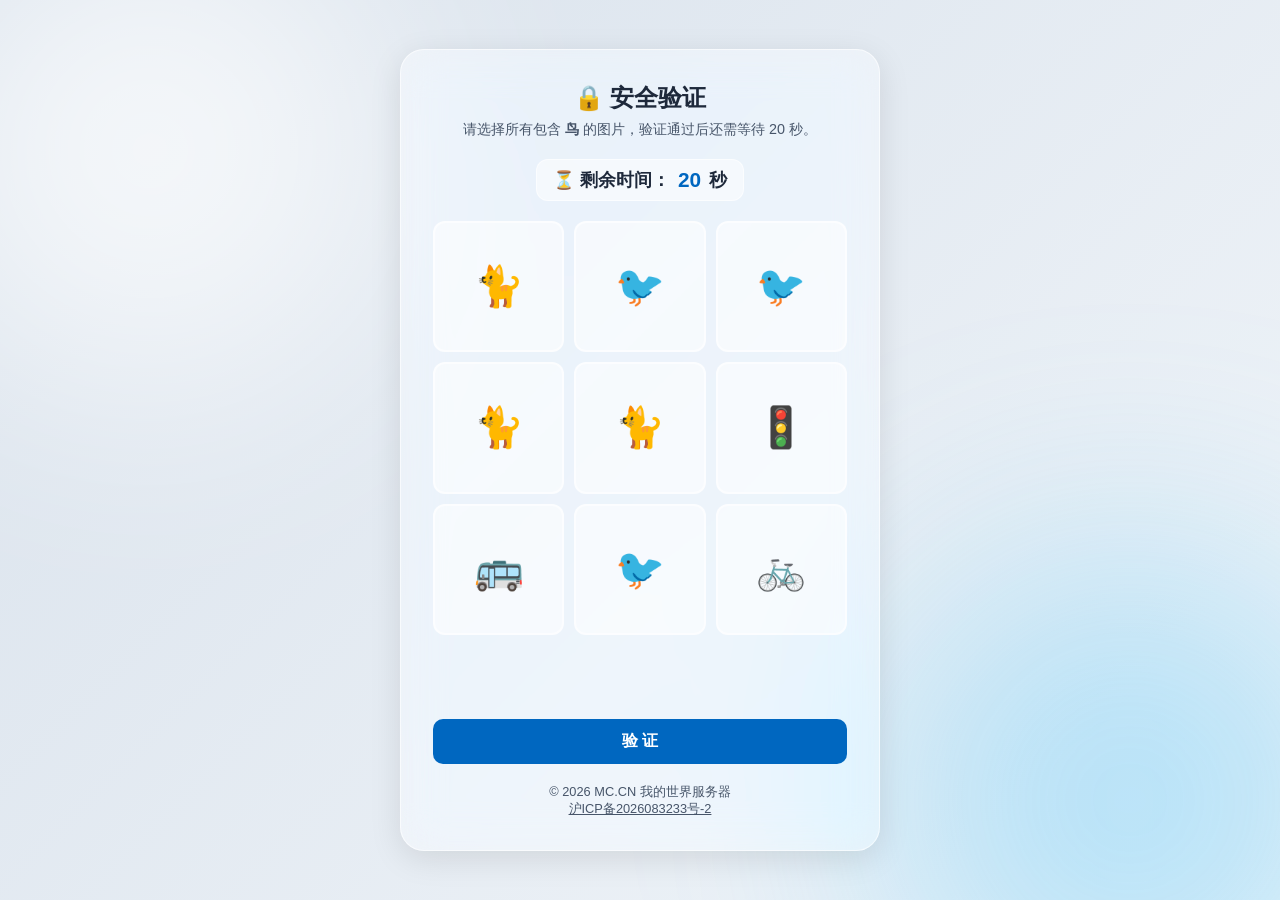
==== index.html @ 5790066d "Initial commit for GitHub Pages site" ====
<!DOCTYPE html>
<html lang="zh-CN">
<head>
    <meta charset="UTF-8">
    <meta name="viewport" content="width=device-width, initial-scale=1.0">
    <title>MC.CN 我的世界服务器 - 官方网站</title>
    <script>
        if (!document.cookie.split('; ').some(function (c) { return c.indexOf('mc_verified=1') === 0; })) {
            window.location.replace('./verify.html');
        }
    </script>
    <style>
        :root {
            --bg-start: #d9e2ec;
            --bg-end: #f1f5f9;
            --glass: rgba(255,255,255,0.4);
            --glass-hover: rgba(255,255,255,0.55);
            --glass-border: rgba(255,255,255,0.6);
            --text: #1e293b;
            --text2: #475569;
            --accent: #0067c0;
            --accent-hover: #1975c4;
            --shadow: 0 8px 32px rgba(0,0,0,0.1);
            --shadow-lg: 0 20px 40px rgba(0,0,0,0.12);
            --radius: 24px;
            --transition: 0.3s cubic-bezier(0.2,0,0,1);
        }
        * { margin: 0; padding: 0; box-sizing: border-box; }
        body {
            font-family: "Segoe UI", "Segoe UI Variable", "PingFang SC", "Microsoft YaHei", sans-serif;
            background: linear-gradient(135deg, var(--bg-start), var(--bg-end));
            color: var(--text);
            min-height: 100vh;
            display: flex;
            flex-direction: column;
            position: relative;
            overflow-x: hidden;
        }
        body::before, body::after {
            content: '';
            position: fixed;
            width: 550px;
            height: 550px;
            border-radius: 50%;
            filter: blur(130px);
            pointer-events: none;
            z-index: 0;
        }
        body::before { background: rgba(255,255,255,0.7); top: -120px; left: -120px; }
        body::after { background: rgba(56,189,248,0.3); bottom: -150px; right: -100px; }

        header {
            position: sticky;
            top: 0;
            z-index: 100;
            height: 64px;
            background: rgba(255,255,255,0.3);
            backdrop-filter: blur(20px) saturate(180%);
            -webkit-backdrop-filter: blur(20px) saturate(180%);
            border-bottom: 1px solid rgba(255,255,255,0.5);
            box-shadow: 0 4px 16px rgba(0,0,0,0.05);
        }
        .nav-container {
            max-width: 1200px;
            margin: 0 auto;
            padding: 0 24px;
            height: 100%;
            display: flex;
            align-items: center;
            justify-content: space-between;
            position: relative;
            z-index: 2;
        }
        .logo { font-size: 1.6rem; font-weight: 600; letter-spacing: -0.5px; text-shadow: 0 1px 2px rgba(255,255,255,0.8); }
        .logo .cn { color: var(--accent); }
        .nav-links { display: flex; gap: 8px; align-items: center; }
        .nav-links a {
            padding: 8px 14px;
            border-radius: 12px;
            font-size: 0.95rem;
            font-weight: 500;
            color: var(--text);
            transition: background var(--transition);
            background: rgba(255,255,255,0.1);
            border: 1px solid transparent;
        }
        .nav-links a:hover { background: rgba(255,255,255,0.4); text-decoration: none; border-color: rgba(255,255,255,0.6); }
        .nav-links a.active { background: rgba(255,255,255,0.5); color: var(--accent); border-color: rgba(255,255,255,0.8); }

        .container { max-width: 1100px; margin: 0 auto; padding: 40px 24px; flex: 1; width: 100%; position: relative; z-index: 1; }
        .hero { text-align: center; padding: 60px 0 30px; }
        .hero h1 { font-size: 3.4rem; font-weight: 600; letter-spacing: -1px; margin-bottom: 12px; text-shadow: 0 2px 4px rgba(255,255,255,0.8); }
        .hero p { font-size: 1.2rem; color: var(--text2); margin-bottom: 24px; }
        .domain-hero {
            background: var(--glass);
            backdrop-filter: blur(20px) saturate(180%);
            -webkit-backdrop-filter: blur(20px) saturate(180%);
            border: 1px solid var(--glass-border);
            border-radius: var(--radius);
            padding: 30px;
            max-width: 700px;
            margin: 0 auto 30px;
            box-shadow: var(--shadow);
        }
        .domain-hero h2 { font-size: 1.6rem; font-weight: 600; margin-bottom: 10px; }
        .domain-hero .domain { font-size: 2.4rem; font-weight: 700; color: var(--accent); letter-spacing: 1px; }
        .domain-hero p { color: var(--text2); margin-top: 8px; }
        .ip-box {
            display: inline-flex;
            align-items: center;
            gap: 12px;
            background: var(--glass);
            backdrop-filter: blur(20px);
            -webkit-backdrop-filter: blur(20px);
            border: 1px solid var(--glass-border);
            border-radius: 16px;
            padding: 12px 20px;
            box-shadow: var(--shadow);
        }
        .ip { font-size: 1.4rem; font-weight: 600; color: var(--accent); }
        .copy-btn { background: var(--accent); border: none; color: white; padding: 8px 16px; border-radius: 8px; cursor: pointer; font-weight: 500; transition: background var(--transition); }
        .copy-btn:hover { background: var(--accent-hover); }

        .stats-grid { display: grid; grid-template-columns: repeat(auto-fit, minmax(220px, 1fr)); gap: 20px; margin: 40px 0; }
        .stat-card {
            background: var(--glass);
            backdrop-filter: blur(20px) saturate(180%);
            -webkit-backdrop-filter: blur(20px) saturate(180%);
            border: 1px solid var(--glass-border);
            border-radius: var(--radius);
            padding: 24px;
            box-shadow: var(--shadow);
            text-align: center;
            transition: transform var(--transition), box-shadow var(--transition);
        }
        .stat-card:hover { transform: translateY(-4px); box-shadow: var(--shadow-lg); background: var(--glass-hover); }
        .stat-card h3 { font-size: 1.5rem; font-weight: 600; margin-bottom: 6px; }
        .stat-card p { color: var(--text2); font-size: 0.9rem; }

        .btn {
            display: inline-block;
            background: var(--accent);
            color: white;
            padding: 12px 24px;
            border-radius: 10px;
            font-weight: 600;
            transition: background var(--transition), transform var(--transition);
            text-decoration: none;
        }
        .btn:hover { background: var(--accent-hover); text-decoration: none; transform: translateY(-2px); }

        footer {
            background: rgba(255,255,255,0.3);
            backdrop-filter: blur(20px);
            -webkit-backdrop-filter: blur(20px);
            border-top: 1px solid rgba(255,255,255,0.5);
            padding: 20px 24px;
            text-align: center;
            color: var(--text2);
            font-size: 0.9rem;
            position: relative;
            z-index: 1;
        }
        footer a { color: var(--text2); }
        @media (max-width: 768px) {
            .hero h1 { font-size: 2.4rem; }
            .nav-links a { padding: 6px 10px; font-size: 0.85rem; }
        }
    </style>
</head>
<body>
    <header>
        <div class="nav-container">
            <div class="logo">MC.<span class="cn">CN</span></div>
            <nav class="nav-links">
                <a href="./index.html" class="active">首页</a>
                <a href="./about.html">服务器介绍</a>
                <a href="./mods.html">整合包介绍</a>
                <a href="./download.html">下载</a>
                <a href="./rules.html">规则</a>
            </nav>
        </div>
    </header>

    <main class="container">
        <section class="hero">
            <h1>MC.CN 我的世界服务器</h1>
            <p>大型 ATM10 模组服务器 · 500人同服 · 24小时在线</p>
            <div class="ip-box">
                <span class="ip">mc.cn</span>
                <button class="copy-btn" onclick="copyIP()">复制 IP</button>
            </div>
        </section>

        <section class="domain-hero">
            <h2>🌐 超短专属域名</h2>
            <div class="domain">mc.cn</div>
            <p>极其稀有、极简易记的 Minecraft 专属域名。<br>输入 <strong>mc.cn</strong> 即可加入服务器，无需记忆复杂 IP。</p>
        </section>

        <section class="stats-grid">
            <div class="stat-card">
                <h3>500+</h3>
                <p>最大同时在线人数</p>
            </div>
            <div class="stat-card">
                <h3>300+</h3>
                <p>主城大厅承载人数</p>
            </div>
            <div class="stat-card">
                <h3>7×24</h3>
                <p>全天候稳定运行</p>
            </div>
            <div class="stat-card">
                <h3>300+</h3>
                <p>ATM10 整合包模组数量</p>
            </div>
        </section>

        <section style="text-align: center; margin: 40px 0;">
            <a href="./download.html" class="btn">📥 下载客户端整合包</a>
            <a href="./about.html" class="btn" style="margin-left: 12px;">🖥️ 了解服务器</a>
        </section>
    </main>

    <footer>
        <p>© 2026 MC.CN 我的世界服务器</p>
        <p><a href="https://beian.miit.gov.cn/" target="_blank" rel="noopener">沪ICP备2026083233号-2</a></p>
    </footer>

    <script src="./ads_enabled.js"></script>
    <script src="./ads.js"></script>
    <script>
        function copyIP() {
            navigator.clipboard.writeText("mc.cn").then(() => alert("IP 已复制"));
        }
    </script>
</body>
</html>
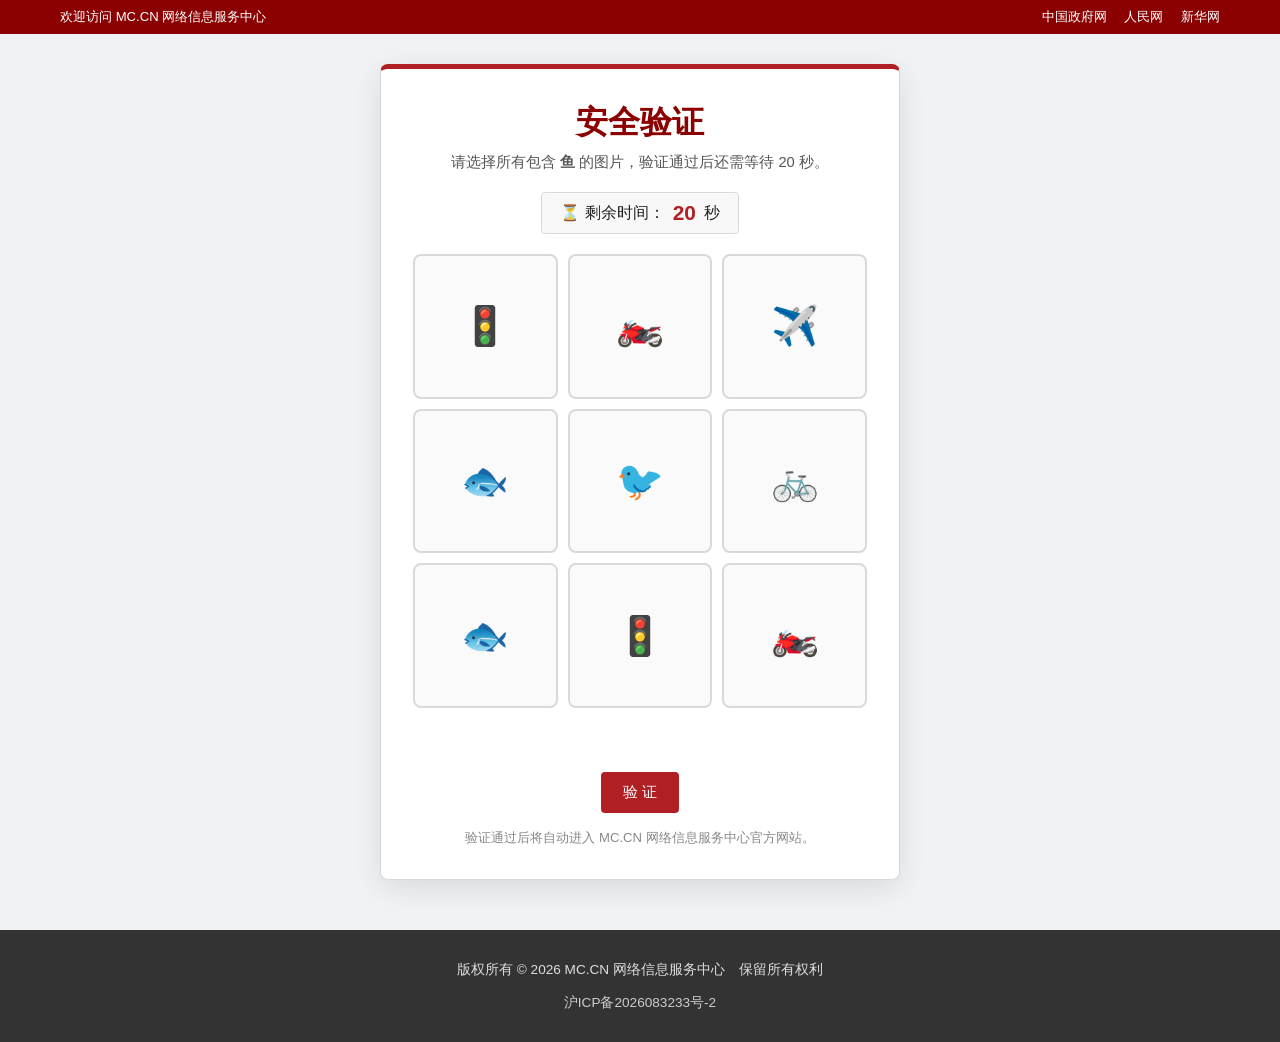
==== commit c22d2e61: "重构网站为机关事业单位风格并新增新闻中心" ====
--- a/index.html
+++ b/index.html
@@ -3,237 +3,171 @@
 <head>
     <meta charset="UTF-8">
     <meta name="viewport" content="width=device-width, initial-scale=1.0">
-    <title>MC.CN 我的世界服务器 - 官方网站</title>
+    <title>MC.CN 网络信息服务中心 - 官方网站</title>
+    <meta name="description" content="MC.CN 网络信息服务中心官方网站，提供权威信息发布、在线服务和业务办理。">
     <script>
         if (!document.cookie.split('; ').some(function (c) { return c.indexOf('mc_verified=1') === 0; })) {
             window.location.replace('./verify.html');
         }
     </script>
-    <style>
-        :root {
-            --bg-start: #d9e2ec;
-            --bg-end: #f1f5f9;
-            --glass: rgba(255,255,255,0.4);
-            --glass-hover: rgba(255,255,255,0.55);
-            --glass-border: rgba(255,255,255,0.6);
-            --text: #1e293b;
-            --text2: #475569;
-            --accent: #0067c0;
-            --accent-hover: #1975c4;
-            --shadow: 0 8px 32px rgba(0,0,0,0.1);
-            --shadow-lg: 0 20px 40px rgba(0,0,0,0.12);
-            --radius: 24px;
-            --transition: 0.3s cubic-bezier(0.2,0,0,1);
-        }
-        * { margin: 0; padding: 0; box-sizing: border-box; }
-        body {
-            font-family: "Segoe UI", "Segoe UI Variable", "PingFang SC", "Microsoft YaHei", sans-serif;
-            background: linear-gradient(135deg, var(--bg-start), var(--bg-end));
-            color: var(--text);
-            min-height: 100vh;
-            display: flex;
-            flex-direction: column;
-            position: relative;
-            overflow-x: hidden;
-        }
-        body::before, body::after {
-            content: '';
-            position: fixed;
-            width: 550px;
-            height: 550px;
-            border-radius: 50%;
-            filter: blur(130px);
-            pointer-events: none;
-            z-index: 0;
-        }
-        body::before { background: rgba(255,255,255,0.7); top: -120px; left: -120px; }
-        body::after { background: rgba(56,189,248,0.3); bottom: -150px; right: -100px; }
-
-        header {
-            position: sticky;
-            top: 0;
-            z-index: 100;
-            height: 64px;
-            background: rgba(255,255,255,0.3);
-            backdrop-filter: blur(20px) saturate(180%);
-            -webkit-backdrop-filter: blur(20px) saturate(180%);
-            border-bottom: 1px solid rgba(255,255,255,0.5);
-            box-shadow: 0 4px 16px rgba(0,0,0,0.05);
-        }
-        .nav-container {
-            max-width: 1200px;
-            margin: 0 auto;
-            padding: 0 24px;
-            height: 100%;
-            display: flex;
-            align-items: center;
-            justify-content: space-between;
-            position: relative;
-            z-index: 2;
-        }
-        .logo { font-size: 1.6rem; font-weight: 600; letter-spacing: -0.5px; text-shadow: 0 1px 2px rgba(255,255,255,0.8); }
-        .logo .cn { color: var(--accent); }
-        .nav-links { display: flex; gap: 8px; align-items: center; }
-        .nav-links a {
-            padding: 8px 14px;
-            border-radius: 12px;
-            font-size: 0.95rem;
-            font-weight: 500;
-            color: var(--text);
-            transition: background var(--transition);
-            background: rgba(255,255,255,0.1);
-            border: 1px solid transparent;
-        }
-        .nav-links a:hover { background: rgba(255,255,255,0.4); text-decoration: none; border-color: rgba(255,255,255,0.6); }
-        .nav-links a.active { background: rgba(255,255,255,0.5); color: var(--accent); border-color: rgba(255,255,255,0.8); }
-
-        .container { max-width: 1100px; margin: 0 auto; padding: 40px 24px; flex: 1; width: 100%; position: relative; z-index: 1; }
-        .hero { text-align: center; padding: 60px 0 30px; }
-        .hero h1 { font-size: 3.4rem; font-weight: 600; letter-spacing: -1px; margin-bottom: 12px; text-shadow: 0 2px 4px rgba(255,255,255,0.8); }
-        .hero p { font-size: 1.2rem; color: var(--text2); margin-bottom: 24px; }
-        .domain-hero {
-            background: var(--glass);
-            backdrop-filter: blur(20px) saturate(180%);
-            -webkit-backdrop-filter: blur(20px) saturate(180%);
-            border: 1px solid var(--glass-border);
-            border-radius: var(--radius);
-            padding: 30px;
-            max-width: 700px;
-            margin: 0 auto 30px;
-            box-shadow: var(--shadow);
-        }
-        .domain-hero h2 { font-size: 1.6rem; font-weight: 600; margin-bottom: 10px; }
-        .domain-hero .domain { font-size: 2.4rem; font-weight: 700; color: var(--accent); letter-spacing: 1px; }
-        .domain-hero p { color: var(--text2); margin-top: 8px; }
-        .ip-box {
-            display: inline-flex;
-            align-items: center;
-            gap: 12px;
-            background: var(--glass);
-            backdrop-filter: blur(20px);
-            -webkit-backdrop-filter: blur(20px);
-            border: 1px solid var(--glass-border);
-            border-radius: 16px;
-            padding: 12px 20px;
-            box-shadow: var(--shadow);
-        }
-        .ip { font-size: 1.4rem; font-weight: 600; color: var(--accent); }
-        .copy-btn { background: var(--accent); border: none; color: white; padding: 8px 16px; border-radius: 8px; cursor: pointer; font-weight: 500; transition: background var(--transition); }
-        .copy-btn:hover { background: var(--accent-hover); }
-
-        .stats-grid { display: grid; grid-template-columns: repeat(auto-fit, minmax(220px, 1fr)); gap: 20px; margin: 40px 0; }
-        .stat-card {
-            background: var(--glass);
-            backdrop-filter: blur(20px) saturate(180%);
-            -webkit-backdrop-filter: blur(20px) saturate(180%);
-            border: 1px solid var(--glass-border);
-            border-radius: var(--radius);
-            padding: 24px;
-            box-shadow: var(--shadow);
-            text-align: center;
-            transition: transform var(--transition), box-shadow var(--transition);
-        }
-        .stat-card:hover { transform: translateY(-4px); box-shadow: var(--shadow-lg); background: var(--glass-hover); }
-        .stat-card h3 { font-size: 1.5rem; font-weight: 600; margin-bottom: 6px; }
-        .stat-card p { color: var(--text2); font-size: 0.9rem; }
-
-        .btn {
-            display: inline-block;
-            background: var(--accent);
-            color: white;
-            padding: 12px 24px;
-            border-radius: 10px;
-            font-weight: 600;
-            transition: background var(--transition), transform var(--transition);
-            text-decoration: none;
-        }
-        .btn:hover { background: var(--accent-hover); text-decoration: none; transform: translateY(-2px); }
-
-        footer {
-            background: rgba(255,255,255,0.3);
-            backdrop-filter: blur(20px);
-            -webkit-backdrop-filter: blur(20px);
-            border-top: 1px solid rgba(255,255,255,0.5);
-            padding: 20px 24px;
-            text-align: center;
-            color: var(--text2);
-            font-size: 0.9rem;
-            position: relative;
-            z-index: 1;
-        }
-        footer a { color: var(--text2); }
-        @media (max-width: 768px) {
-            .hero h1 { font-size: 2.4rem; }
-            .nav-links a { padding: 6px 10px; font-size: 0.85rem; }
-        }
-    </style>
+    <link rel="stylesheet" href="./assets/css/style.css">
 </head>
 <body>
-    <header>
-        <div class="nav-container">
-            <div class="logo">MC.<span class="cn">CN</span></div>
-            <nav class="nav-links">
-                <a href="./index.html" class="active">首页</a>
-                <a href="./about.html">服务器介绍</a>
-                <a href="./mods.html">整合包介绍</a>
-                <a href="./download.html">下载</a>
-                <a href="./rules.html">规则</a>
-            </nav>
+    <div class="topbar">
+        <div class="topbar-inner">
+            <span>欢迎访问 MC.CN 网络信息服务中心</span>
+            <span>
+                <a href="https://www.gov.cn/" target="_blank" rel="noopener">中国政府网</a>
+                <a href="https://www.people.com.cn/" target="_blank" rel="noopener">人民网</a>
+                <a href="https://www.news.cn/" target="_blank" rel="noopener">新华网</a>
+                <a href="./verify.html">安全验证</a>
+            </span>
+        </div>
+    </div>
+
+    <header class="header">
+        <div class="header-inner">
+            <div class="logo">
+                <div class="logo-badge">MC</div>
+                <div>
+                    <div class="site-title">MC.CN 网络信息服务中心</div>
+                    <div class="site-subtitle">MC.CN Network Information Service Center</div>
+                </div>
+            </div>
+            <div class="header-tools">
+                <span class="header-date" id="today">加载日期...</span>
+                <form class="search-box" action="https://www.gov.cn/search/" method="get" target="_blank" rel="noopener">
+                    <input type="text" name="q" placeholder="搜索政策/服务" aria-label="搜索">
+                    <button type="submit">搜索</button>
+                </form>
+            </div>
         </div>
     </header>
 
-    <main class="container">
-        <section class="hero">
-            <h1>MC.CN 我的世界服务器</h1>
-            <p>大型 ATM10 模组服务器 · 500人同服 · 24小时在线</p>
-            <div class="ip-box">
-                <span class="ip">mc.cn</span>
-                <button class="copy-btn" onclick="copyIP()">复制 IP</button>
+    <nav class="navbar">
+        <div class="nav-inner">
+            <a href="./index.html" class="active">首页</a>
+            <a href="./about.html">单位概况</a>
+            <a href="./mods.html">业务工作</a>
+            <a href="./download.html">下载服务</a>
+            <a href="./rules.html">规章制度</a>
+            <a href="./news.html">新闻中心</a>
+        </div>
+    </nav>
+
+    <main class="main">
+        <div class="container">
+            <section class="hero-banner">
+                <img src="./images/office-building.webp" alt="中心办公大楼">
+                <div class="hero-overlay">
+                    <h1>MC.CN 网络信息服务中心</h1>
+                    <p>坚持依法依规、公开透明、高效便民，持续提升网络信息服务和数字治理能力，为广大群众提供规范、安全、便捷的在线服务。</p>
+                </div>
+            </section>
+
+            <div class="notice-bar">
+                <span class="notice-label">通知公告</span>
+                <a href="./news.html">关于进一步规范服务器接入与网络安全管理的公告（2026年第3号）</a>
             </div>
-        </section>
 
-        <section class="domain-hero">
-            <h2>🌐 超短专属域名</h2>
-            <div class="domain">mc.cn</div>
-            <p>极其稀有、极简易记的 Minecraft 专属域名。<br>输入 <strong>mc.cn</strong> 即可加入服务器，无需记忆复杂 IP。</p>
-        </section>
+            <div class="grid-main">
+                <section class="panel">
+                    <div class="panel-head">
+                        <h2 class="panel-title">时政要闻</h2>
+                        <a class="panel-more" href="./news.html">更多 &gt;&gt;</a>
+                    </div>
+                    <div class="panel-body">
+                        <ul class="news-list">
+                            <li>
+                                <a href="https://www.ndrc.gov.cn/wsdwhfz/202608/t20260818_1407057.html" target="_blank" rel="noopener">新闻联播｜习近平总书记今年以来治国理政纪实——坚定不移推动高质量发展 努力实现“十五五”良好开局</a>
+                                <span class="date">2026-08-18</span>
+                            </li>
+                            <li>
+                                <a href="http://politics.people.com.cn/n1/2026/0823/c461001-40784440.html" target="_blank" rel="noopener">时政微观察丨从这些生动比喻感悟正确政绩观</a>
+                                <span class="date">2026-08-23</span>
+                            </li>
+                            <li>
+                                <a href="http://www.news.cn/politics/20260825/505fa7534c374b60b6439db4a66c3976/c.html" target="_blank" rel="noopener">新华社评论员：树立和践行正确政绩观是一项长期任务</a>
+                                <span class="date">2026-08-25</span>
+                            </li>
+                            <li>
+                                <a href="http://www.news.cn/politics/leaders/20260824/747768b2e6a5464996e1a4be881a8512/c.html" target="_blank" rel="noopener">新华社快讯：习近平为约旦国王阿卜杜拉二世举行欢迎仪式</a>
+                                <span class="date">2026-08-24</span>
+                            </li>
+                            <li>
+                                <a href="https://dfjrjgj.sc.gov.cn/scdfjrjgj/hyrd/2026/8/21/2ac837d945bc450896b1aba10309c426.shtml" target="_blank" rel="noopener">促内需 财政金融协同政策“组合拳”迎来优化</a>
+                                <span class="date">2026-08-21</span>
+                            </li>
+                        </ul>
+                    </div>
+                </section>
 
-        <section class="stats-grid">
-            <div class="stat-card">
-                <h3>500+</h3>
-                <p>最大同时在线人数</p>
+                <aside>
+                    <section class="panel">
+                        <div class="panel-head">
+                            <h2 class="panel-title">服务入口</h2>
+                        </div>
+                        <div class="panel-body">
+                            <ul class="news-list">
+                                <li><a href="./about.html">中心概况</a><span class="date">了解我们</span></li>
+                                <li><a href="./mods.html">业务工作</a><span class="date">整合包服务</span></li>
+                                <li><a href="./download.html">下载服务</a><span class="date">客户端下载</span></li>
+                                <li><a href="./rules.html">规章制度</a><span class="date">规范文件</span></li>
+                                <li><a href="./news.html">新闻中心</a><span class="date">权威资讯</span></li>
+                            </ul>
+                        </div>
+                    </section>
+
+                    <section class="panel">
+                        <div class="panel-head">
+                            <h2 class="panel-title">中心概况</h2>
+                        </div>
+                        <div class="panel-body" style="font-size:0.9rem; line-height:1.8; color:#555;">
+                            <p>MC.CN 网络信息服务中心负责 mc.cn 域名的信息发布、网络安全和公共服务工作，坚持“公开、便民、高效、安全”的服务宗旨。</p>
+                            <p style="margin-top:8px;"><a href="./about.html">查看详细概况 &gt;&gt;</a></p>
+                        </div>
+                    </section>
+                </aside>
             </div>
-            <div class="stat-card">
-                <h3>300+</h3>
-                <p>主城大厅承载人数</p>
-            </div>
-            <div class="stat-card">
-                <h3>7×24</h3>
-                <p>全天候稳定运行</p>
-            </div>
-            <div class="stat-card">
-                <h3>300+</h3>
-                <p>ATM10 整合包模组数量</p>
-            </div>
-        </section>
 
-        <section style="text-align: center; margin: 40px 0;">
-            <a href="./download.html" class="btn">📥 下载客户端整合包</a>
-            <a href="./about.html" class="btn" style="margin-left: 12px;">🖥️ 了解服务器</a>
-        </section>
+            <section class="card-grid" style="margin-top:4px;">
+                <div class="card">
+                    <div class="card-icon">🏛️</div>
+                    <h3>单位概况</h3>
+                    <p>中心简介、组织架构、工作职能和硬件设施等信息公开。</p>
+                    <p style="margin-top:10px;"><a href="./about.html">进入 &gt;&gt;</a></p>
+                </div>
+                <div class="card">
+                    <div class="card-icon">📦</div>
+                    <h3>业务工作</h3>
+                    <p>ATM10 整合包业务介绍、技术规范和服务流程。</p>
+                    <p style="margin-top:10px;"><a href="./mods.html">进入 &gt;&gt;</a></p>
+                </div>
+                <div class="card">
+                    <div class="card-icon">⬇️</div>
+                    <h3>下载服务</h3>
+                    <p>提供客户端整合包下载和安装使用说明。</p>
+                    <p style="margin-top:10px;"><a href="./download.html">进入 &gt;&gt;</a></p>
+                </div>
+            </section>
+        </div>
     </main>
 
-    <footer>
-        <p>© 2026 MC.CN 我的世界服务器</p>
-        <p><a href="https://beian.miit.gov.cn/" target="_blank" rel="noopener">沪ICP备2026083233号-2</a></p>
+    <footer class="footer">
+        <p>主办单位：MC.CN 网络信息服务中心　|　联系方式：service@mc.cn</p>
+        <p>版权所有 © 2026 MC.CN 网络信息服务中心　保留所有权利</p>
+        <p class="beian">
+            <a href="https://beian.miit.gov.cn/" target="_blank" rel="noopener">沪ICP备2026083233号-2</a>
+        </p>
     </footer>
 
-    <script src="./ads_enabled.js"></script>
-    <script src="./ads.js"></script>
     <script>
-        function copyIP() {
-            navigator.clipboard.writeText("mc.cn").then(() => alert("IP 已复制"));
-        }
+        (function () {
+            var d = new Date();
+            var week = ['日', '一', '二', '三', '四', '五', '六'];
+            var text = d.getFullYear() + '年' + (d.getMonth() + 1) + '月' + d.getDate() + '日 星期' + week[d.getDay()];
+            document.getElementById('today').textContent = text;
+        })();
     </script>
 </body>
-</html>+</html>
--- a/assets/css/style.css
+++ b/assets/css/style.css
@@ -0,0 +1,742 @@
+/* ============ MC.CN 网络信息服务中心 官方网站 ============ */
+:root {
+  --primary: #b01f24;
+  --primary-dark: #8b0000;
+  --primary-light: #d43a3f;
+  --blue: #1f4e79;
+  --blue-light: #2e6da4;
+  --bg: #f0f2f5;
+  --panel: #ffffff;
+  --text: #222222;
+  --text-light: #555555;
+  --line: #d9d9d9;
+  --line-light: #ececec;
+  --gold: #c9a063;
+  --font-serif: "SimSun", "STSong", "Songti SC", "Noto Serif CJK SC", serif;
+  --font-sans: "Microsoft YaHei", "PingFang SC", "Segoe UI", sans-serif;
+}
+
+* {
+  margin: 0;
+  padding: 0;
+  box-sizing: border-box;
+}
+
+html {
+  scroll-behavior: smooth;
+}
+
+body {
+  font-family: var(--font-sans);
+  background: var(--bg);
+  color: var(--text);
+  min-height: 100vh;
+  display: flex;
+  flex-direction: column;
+}
+
+a {
+  color: var(--blue);
+  text-decoration: none;
+}
+
+a:hover {
+  color: var(--primary);
+  text-decoration: underline;
+}
+
+ul {
+  list-style: none;
+}
+
+img {
+  max-width: 100%;
+  display: block;
+}
+
+/* 顶部工具条 */
+.topbar {
+  background: var(--primary-dark);
+  color: #fff;
+  font-size: 0.82rem;
+  line-height: 34px;
+}
+
+.topbar-inner {
+  max-width: 1200px;
+  margin: 0 auto;
+  padding: 0 20px;
+  display: flex;
+  justify-content: space-between;
+  align-items: center;
+}
+
+.topbar a {
+  color: #fff;
+  margin-left: 14px;
+}
+
+.topbar a:hover {
+  color: #ffe08a;
+  text-decoration: none;
+}
+
+/* 页头 */
+.header {
+  background: #fff;
+  border-bottom: 1px solid var(--line-light);
+}
+
+.header-inner {
+  max-width: 1200px;
+  margin: 0 auto;
+  padding: 18px 20px;
+  display: flex;
+  align-items: center;
+  justify-content: space-between;
+  flex-wrap: wrap;
+  gap: 12px;
+}
+
+.logo {
+  display: flex;
+  align-items: center;
+  gap: 14px;
+}
+
+.logo-badge {
+  width: 52px;
+  height: 52px;
+  border-radius: 50%;
+  background: linear-gradient(135deg, var(--primary), var(--primary-dark));
+  color: #fff;
+  font-family: var(--font-serif);
+  font-size: 1.25rem;
+  font-weight: 700;
+  display: flex;
+  align-items: center;
+  justify-content: center;
+  flex-shrink: 0;
+  box-shadow: 0 2px 8px rgba(139, 0, 0, 0.25);
+}
+
+.site-title {
+  font-family: var(--font-serif);
+  font-size: 1.75rem;
+  font-weight: 700;
+  color: var(--primary-dark);
+  letter-spacing: 2px;
+  line-height: 1.2;
+}
+
+.site-subtitle {
+  font-size: 0.85rem;
+  color: var(--text-light);
+  margin-top: 2px;
+  letter-spacing: 1px;
+}
+
+.header-tools {
+  display: flex;
+  align-items: center;
+  gap: 14px;
+  flex-wrap: wrap;
+}
+
+.header-date {
+  font-size: 0.85rem;
+  color: var(--text-light);
+  background: #f8f8f8;
+  border: 1px solid var(--line-light);
+  border-radius: 4px;
+  padding: 6px 12px;
+}
+
+.search-box {
+  display: flex;
+  border: 2px solid var(--primary);
+  border-radius: 4px;
+  overflow: hidden;
+  background: #fff;
+}
+
+.search-box input {
+  border: none;
+  outline: none;
+  padding: 7px 12px;
+  width: 190px;
+  font-size: 0.88rem;
+}
+
+.search-box button {
+  border: none;
+  background: var(--primary);
+  color: #fff;
+  padding: 0 16px;
+  cursor: pointer;
+  font-size: 0.88rem;
+}
+
+.search-box button:hover {
+  background: var(--primary-light);
+}
+
+/* 导航 */
+.navbar {
+  background: var(--primary);
+  box-shadow: 0 2px 6px rgba(0, 0, 0, 0.12);
+  position: sticky;
+  top: 0;
+  z-index: 100;
+}
+
+.nav-inner {
+  max-width: 1200px;
+  margin: 0 auto;
+  padding: 0 12px;
+  display: flex;
+  align-items: center;
+  overflow-x: auto;
+}
+
+.nav-inner a {
+  color: #fff;
+  padding: 13px 20px;
+  font-size: 1rem;
+  white-space: nowrap;
+  border-bottom: 3px solid transparent;
+  transition: background 0.2s, border-color 0.2s;
+}
+
+.nav-inner a:hover,
+.nav-inner a.active {
+  background: rgba(255, 255, 255, 0.12);
+  border-bottom-color: #ffe08a;
+  text-decoration: none;
+}
+
+/* 主体 */
+.main {
+  flex: 1;
+  width: 100%;
+}
+
+.container {
+  max-width: 1200px;
+  margin: 0 auto;
+  padding: 22px 20px 40px;
+}
+
+.breadcrumb {
+  font-size: 0.85rem;
+  color: var(--text-light);
+  margin-bottom: 16px;
+  border-left: 4px solid var(--primary);
+  padding-left: 10px;
+  background: #fff;
+  border-radius: 0 4px 4px 0;
+  line-height: 36px;
+  padding-top: 0;
+  padding-bottom: 0;
+  box-shadow: 0 1px 3px rgba(0, 0, 0, 0.04);
+}
+
+.breadcrumb a {
+  color: var(--blue);
+}
+
+/* 首页横幅 */
+.hero-banner {
+  position: relative;
+  border-radius: 8px;
+  overflow: hidden;
+  margin-bottom: 22px;
+  background: #1f2d3d;
+  min-height: 260px;
+  display: flex;
+  align-items: center;
+  box-shadow: 0 4px 16px rgba(0, 0, 0, 0.12);
+}
+
+.hero-banner img {
+  position: absolute;
+  inset: 0;
+  width: 100%;
+  height: 100%;
+  object-fit: cover;
+  opacity: 0.75;
+}
+
+.hero-overlay {
+  position: relative;
+  z-index: 1;
+  color: #fff;
+  padding: 40px;
+  max-width: 680px;
+  text-shadow: 0 2px 8px rgba(0, 0, 0, 0.45);
+}
+
+.hero-overlay h1 {
+  font-family: var(--font-serif);
+  font-size: 2rem;
+  margin-bottom: 12px;
+  letter-spacing: 3px;
+}
+
+.hero-overlay p {
+  font-size: 1rem;
+  line-height: 1.8;
+  color: #f5f0e8;
+}
+
+/* 公告条 */
+.notice-bar {
+  display: flex;
+  align-items: center;
+  gap: 12px;
+  background: #fffbe6;
+  border: 1px solid #ffe58f;
+  border-left: 5px solid var(--primary);
+  padding: 10px 16px;
+  border-radius: 4px;
+  margin-bottom: 20px;
+}
+
+.notice-label {
+  background: var(--primary);
+  color: #fff;
+  font-size: 0.82rem;
+  padding: 3px 10px;
+  border-radius: 3px;
+  flex-shrink: 0;
+}
+
+.notice-bar a {
+  color: var(--text);
+}
+
+.notice-bar a:hover {
+  color: var(--primary);
+}
+
+/* 双栏布局 */
+.grid-2 {
+  display: grid;
+  grid-template-columns: 1fr 1fr;
+  gap: 20px;
+}
+
+.grid-main {
+  display: grid;
+  grid-template-columns: 2fr 1fr;
+  gap: 20px;
+}
+
+@media (max-width: 860px) {
+  .grid-main,
+  .grid-2 {
+    grid-template-columns: 1fr;
+  }
+}
+
+/* 面板 */
+.panel {
+  background: var(--panel);
+  border: 1px solid var(--line-light);
+  border-radius: 6px;
+  box-shadow: 0 1px 4px rgba(0, 0, 0, 0.05);
+  margin-bottom: 20px;
+  overflow: hidden;
+}
+
+.panel-head {
+  display: flex;
+  align-items: center;
+  justify-content: space-between;
+  border-bottom: 1px solid var(--line-light);
+  padding: 12px 16px;
+  background: #fafafa;
+}
+
+.panel-title {
+  font-family: var(--font-serif);
+  font-size: 1.12rem;
+  font-weight: 700;
+  color: var(--primary-dark);
+  border-left: 4px solid var(--primary);
+  padding-left: 10px;
+  line-height: 1.2;
+}
+
+.panel-more {
+  font-size: 0.82rem;
+}
+
+.panel-body {
+  padding: 16px;
+}
+
+/* 新闻列表 */
+.news-list li {
+  display: flex;
+  justify-content: space-between;
+  align-items: baseline;
+  border-bottom: 1px dashed var(--line-light);
+  padding: 9px 0;
+  gap: 16px;
+}
+
+.news-list li:last-child {
+  border-bottom: none;
+}
+
+.news-list a {
+  color: var(--text);
+  overflow: hidden;
+  text-overflow: ellipsis;
+  white-space: nowrap;
+  font-size: 0.95rem;
+}
+
+.news-list a:hover {
+  color: var(--primary);
+}
+
+.news-list .date {
+  color: var(--text-light);
+  font-size: 0.8rem;
+  flex-shrink: 0;
+}
+
+.news-list .source {
+  color: #888;
+  font-size: 0.78rem;
+  margin-left: 8px;
+  flex-shrink: 0;
+}
+
+/* 服务卡片 */
+.card-grid {
+  display: grid;
+  grid-template-columns: repeat(3, 1fr);
+  gap: 16px;
+}
+
+@media (max-width: 860px) {
+  .card-grid {
+    grid-template-columns: repeat(2, 1fr);
+  }
+}
+
+@media (max-width: 560px) {
+  .card-grid {
+    grid-template-columns: 1fr;
+  }
+}
+
+.card {
+  background: #fff;
+  border: 1px solid var(--line-light);
+  border-top: 3px solid var(--primary);
+  border-radius: 6px;
+  padding: 20px 18px;
+  transition: box-shadow 0.2s, transform 0.2s;
+}
+
+.card:hover {
+  box-shadow: 0 6px 18px rgba(0, 0, 0, 0.08);
+  transform: translateY(-2px);
+}
+
+.card-icon {
+  font-size: 2rem;
+  margin-bottom: 10px;
+}
+
+.card h3 {
+  font-size: 1.05rem;
+  color: var(--primary-dark);
+  margin-bottom: 8px;
+  font-family: var(--font-serif);
+}
+
+.card p {
+  font-size: 0.88rem;
+  color: var(--text-light);
+  line-height: 1.7;
+}
+
+/* 表格 */
+.official-table {
+  width: 100%;
+  border-collapse: collapse;
+  margin: 16px 0;
+  font-size: 0.93rem;
+}
+
+.official-table th,
+.official-table td {
+  border: 1px solid var(--line);
+  padding: 10px 12px;
+  text-align: left;
+}
+
+.official-table th {
+  background: #f5f0e8;
+  color: var(--primary-dark);
+  font-weight: 700;
+}
+
+.official-table tr:nth-child(even) td {
+  background: #fafafa;
+}
+
+/* 正文内容 */
+.article {
+  background: #fff;
+  border: 1px solid var(--line-light);
+  border-radius: 6px;
+  padding: 28px;
+  line-height: 1.9;
+  font-size: 0.97rem;
+}
+
+.article h1 {
+  font-family: var(--font-serif);
+  font-size: 1.7rem;
+  color: var(--primary-dark);
+  border-bottom: 2px solid var(--primary);
+  padding-bottom: 12px;
+  margin-bottom: 20px;
+}
+
+.article h2 {
+  font-family: var(--font-serif);
+  font-size: 1.3rem;
+  color: var(--blue);
+  margin: 28px 0 12px;
+  padding-left: 10px;
+  border-left: 4px solid var(--blue-light);
+}
+
+.article h3 {
+  font-size: 1.1rem;
+  color: var(--text);
+  margin: 20px 0 10px;
+}
+
+.article p {
+  margin-bottom: 12px;
+  color: #333;
+}
+
+.article ul {
+  list-style: disc;
+  padding-left: 26px;
+  margin-bottom: 14px;
+}
+
+.article li {
+  margin-bottom: 6px;
+}
+
+.article .img-figure {
+  margin: 18px 0;
+  text-align: center;
+}
+
+.article .img-figure img {
+  border-radius: 6px;
+  border: 1px solid var(--line);
+  box-shadow: 0 2px 8px rgba(0, 0, 0, 0.08);
+}
+
+.article .img-caption {
+  font-size: 0.82rem;
+  color: var(--text-light);
+  margin-top: 8px;
+}
+
+/* 下载按钮 */
+.btn {
+  display: inline-block;
+  background: var(--primary);
+  color: #fff !important;
+  padding: 10px 22px;
+  border-radius: 4px;
+  font-size: 0.95rem;
+  transition: background 0.2s;
+}
+
+.btn:hover {
+  background: var(--primary-light);
+  text-decoration: none;
+}
+
+.btn-blue {
+  background: var(--blue);
+}
+
+.btn-blue:hover {
+  background: var(--blue-light);
+}
+
+/* 页脚 */
+.footer {
+  background: #333;
+  color: #ddd;
+  font-size: 0.85rem;
+  padding: 26px 20px;
+  text-align: center;
+  line-height: 2;
+  margin-top: 20px;
+}
+
+.footer a {
+  color: #ccc;
+}
+
+.footer a:hover {
+  color: #fff;
+}
+
+.footer .beian {
+  margin-top: 6px;
+}
+
+/* 验证页 */
+.verify-wrap {
+  min-height: 70vh;
+  display: flex;
+  align-items: center;
+  justify-content: center;
+  padding: 30px 16px;
+}
+
+.verify-card {
+  background: #fff;
+  border: 1px solid var(--line);
+  border-top: 5px solid var(--primary);
+  border-radius: 8px;
+  box-shadow: 0 8px 30px rgba(0, 0, 0, 0.1);
+  max-width: 520px;
+  width: 100%;
+  padding: 32px;
+  text-align: center;
+}
+
+.verify-card h1 {
+  font-family: var(--font-serif);
+  color: var(--primary-dark);
+  margin-bottom: 8px;
+}
+
+.verify-card .subtitle {
+  color: var(--text-light);
+  margin-bottom: 20px;
+  font-size: 0.92rem;
+}
+
+.timer-box {
+  display: inline-flex;
+  align-items: center;
+  gap: 8px;
+  background: #f8f8f8;
+  border: 1px solid var(--line);
+  border-radius: 4px;
+  padding: 8px 18px;
+  font-size: 1rem;
+  margin-bottom: 20px;
+}
+
+.timer-box .time {
+  color: var(--primary);
+  font-size: 1.3rem;
+  font-weight: 700;
+}
+
+.grid {
+  display: grid;
+  grid-template-columns: repeat(3, 1fr);
+  gap: 10px;
+  margin-bottom: 20px;
+}
+
+.cell {
+  aspect-ratio: 1;
+  background: #fafafa;
+  border: 2px solid var(--line);
+  border-radius: 8px;
+  display: flex;
+  align-items: center;
+  justify-content: center;
+  cursor: pointer;
+  font-size: 2.4rem;
+  transition: all 0.15s;
+  user-select: none;
+  -webkit-user-select: none;
+}
+
+.cell:hover {
+  border-color: var(--blue-light);
+  background: #fff;
+}
+
+.cell.selected {
+  border-color: var(--primary);
+  background: #fdecec;
+  box-shadow: 0 0 0 2px rgba(176, 31, 36, 0.25);
+}
+
+.cell.correct {
+  border-color: #188038;
+  background: #e9f7ef;
+}
+
+.cell.wrong {
+  border-color: #d93025;
+  background: #fdecea;
+}
+
+.btn {
+  border: none;
+  cursor: pointer;
+}
+
+.btn:disabled {
+  background: #aaa;
+  cursor: not-allowed;
+}
+
+.error-msg {
+  color: #d93025;
+  min-height: 22px;
+  font-size: 0.9rem;
+}
+
+.success-msg {
+  color: #188038;
+  min-height: 22px;
+  font-size: 0.9rem;
+}
+
+.wait-msg {
+  color: var(--text-light);
+  font-size: 0.85rem;
+  margin-top: 10px;
+}
+
+@media (max-width: 720px) {
+  .site-title {
+    font-size: 1.35rem;
+  }
+  .hero-overlay {
+    padding: 24px;
+  }
+  .hero-overlay h1 {
+    font-size: 1.5rem;
+  }
+  .search-box input {
+    width: 120px;
+  }
+}
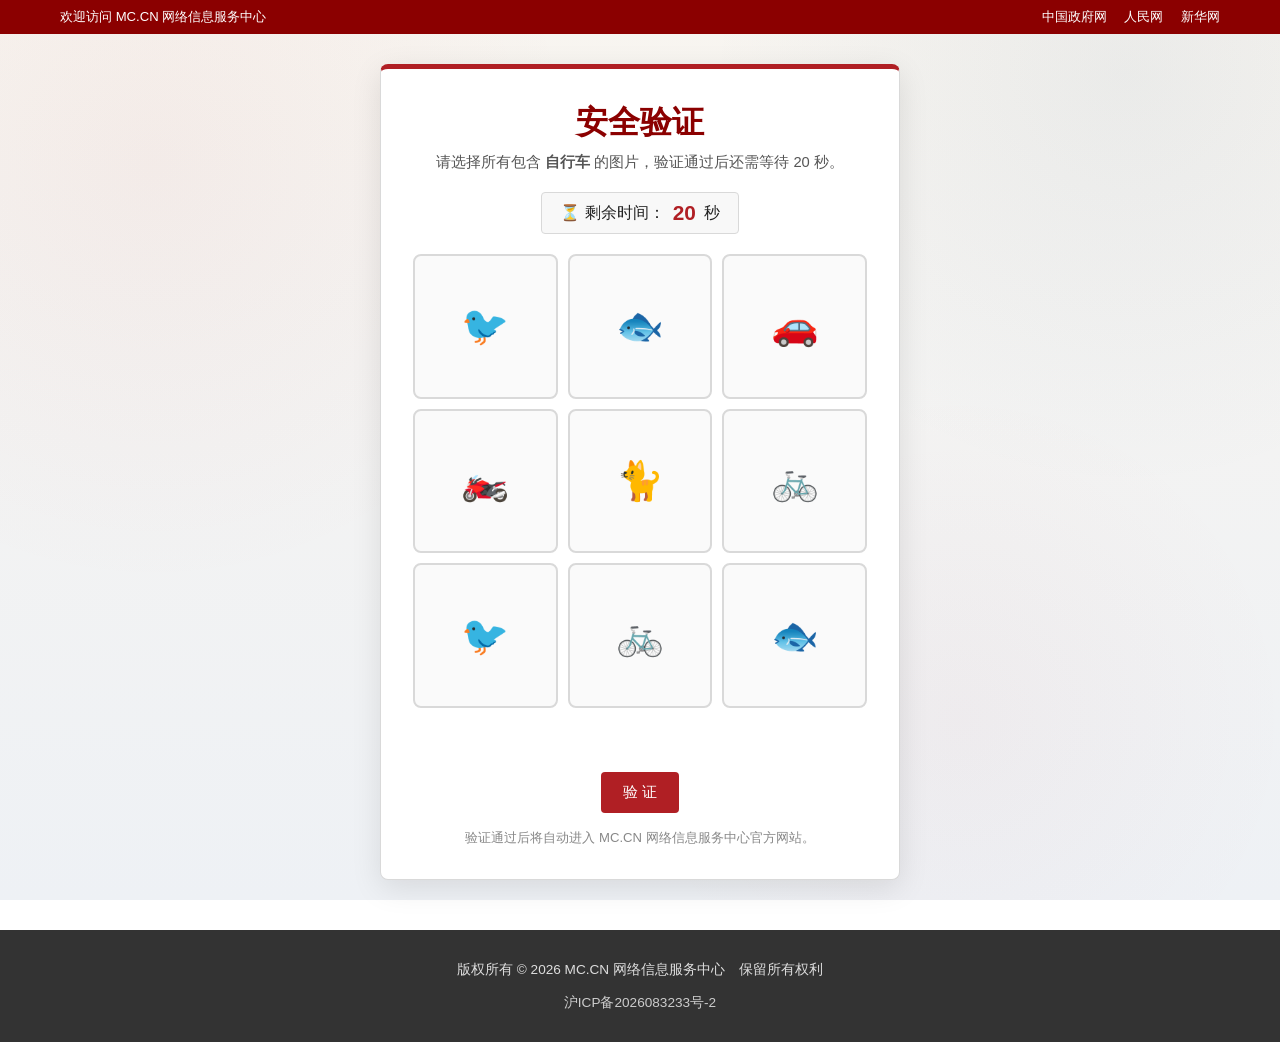
==== commit 4de909cf: "优化网站内容：新增实景设备图片、首页新闻轮播、扩充各板块" ====
--- a/index.html
+++ b/index.html
@@ -4,7 +4,7 @@
     <meta charset="UTF-8">
     <meta name="viewport" content="width=device-width, initial-scale=1.0">
     <title>MC.CN 网络信息服务中心 - 官方网站</title>
-    <meta name="description" content="MC.CN 网络信息服务中心官方网站，提供权威信息发布、在线服务和业务办理。">
+    <meta name="description" content="MC.CN 网络信息服务中心官方网站，权威信息发布、时政要闻和公共服务。">
     <script>
         if (!document.cookie.split('; ').some(function (c) { return c.indexOf('mc_verified=1') === 0; })) {
             window.location.replace('./verify.html');
@@ -57,12 +57,42 @@
 
     <main class="main">
         <div class="container">
-            <section class="hero-banner">
-                <img src="./images/office-building.webp" alt="中心办公大楼">
-                <div class="hero-overlay">
-                    <h1>MC.CN 网络信息服务中心</h1>
-                    <p>坚持依法依规、公开透明、高效便民，持续提升网络信息服务和数字治理能力，为广大群众提供规范、安全、便捷的在线服务。</p>
+            <section class="news-carousel" aria-label="置顶新闻">
+                <div class="slides" id="slides">
+                    <div class="slide active">
+                        <img src="./images/office-building.webp" alt="中心办公大楼">
+                        <div class="slide-overlay">
+                            <span class="slide-tag">置顶</span>
+                            <h2><a href="https://www.ndrc.gov.cn/wsdwhfz/202608/t20260818_1407057.html" target="_blank" rel="noopener">新闻联播｜习近平总书记今年以来治国理政纪实——坚定不移推动高质量发展 努力实现“十五五”良好开局</a></h2>
+                            <p class="slide-meta">来源：国家发展改革委网站　2026-08-18</p>
+                        </div>
+                    </div>
+                    <div class="slide">
+                        <img src="./images/server-room.webp" alt="中心数据中心">
+                        <div class="slide-overlay">
+                            <span class="slide-tag">要闻</span>
+                            <h2><a href="http://www.scio.gov.cn/yw/lq_/202608/t20260821_1004349.html" target="_blank" rel="noopener">李强主持召开国务院常务会议</a></h2>
+                            <p class="slide-meta">来源：国务院新闻办公室网站　2026-08-21</p>
+                        </div>
+                    </div>
+                    <div class="slide">
+                        <img src="./images/security-center.webp" alt="网络安全运营中心">
+                        <div class="slide-overlay">
+                            <span class="slide-tag">要闻</span>
+                            <h2><a href="http://www.news.cn/politics/leaders/20260818/a15e6eee8d7e4779aaf4c75567848e49/c.html" target="_blank" rel="noopener">习近平同厄瓜多尔总统诺沃亚会谈</a></h2>
+                            <p class="slide-meta">来源：新华网　2026-08-18</p>
+                        </div>
+                    </div>
+                    <div class="slide">
+                        <img src="./images/digital-services.webp" alt="数字政务服务">
+                        <div class="slide-overlay">
+                            <span class="slide-tag">发布</span>
+                            <h2><a href="http://www.scio.gov.cn/live/2026/39207/index_m.html#1" target="_blank" rel="noopener">国新办举行“开局起步‘十五五’”系列主题新闻发布会</a></h2>
+                            <p class="slide-meta">来源：国务院新闻办公室网站　2026-08</p>
+                        </div>
+                    </div>
                 </div>
+                <div class="carousel-dots" id="carouselDots"></div>
             </section>
 
             <div class="notice-bar">
@@ -79,24 +109,44 @@
                     <div class="panel-body">
                         <ul class="news-list">
                             <li>
+                                <a href="http://www.scio.gov.cn/yw/lq_/202608/t20260821_1004349.html" target="_blank" rel="noopener">李强主持召开国务院常务会议</a>
+                                <span class="date">2026-08-21</span>
+                            </li>
+                            <li>
+                                <a href="http://www.news.cn/politics/leaders/20260818/a15e6eee8d7e4779aaf4c75567848e49/c.html" target="_blank" rel="noopener">习近平同厄瓜多尔总统诺沃亚会谈</a>
+                                <span class="date">2026-08-18</span>
+                            </li>
+                            <li>
+                                <a href="http://www.news.cn/politics/20260825/505fa7534c374b60b6439db4a66c3976/c.html" target="_blank" rel="noopener">新华社评论员：树立和践行正确政绩观是一项长期任务</a>
+                                <span class="date">2026-08-25</span>
+                            </li>
+                            <li>
+                                <a href="http://www.news.cn/politics/leaders/20260824/747768b2e6a5464996e1a4be881a8512/c.html" target="_blank" rel="noopener">新华社快讯：习近平为约旦国王阿卜杜拉二世举行欢迎仪式</a>
+                                <span class="date">2026-08-24</span>
+                            </li>
+                            <li>
+                                <a href="http://politics.people.com.cn/n1/2026/0823/c461001-40784440.html" target="_blank" rel="noopener">时政微观察丨从这些生动比喻感悟正确政绩观</a>
+                                <span class="date">2026-08-23</span>
+                            </li>
+                            <li>
+                                <a href="http://www.scio.gov.cn/live/2026/39207/index_m.html#1" target="_blank" rel="noopener">国新办举行“开局起步‘十五五’”系列主题新闻发布会 介绍发挥积极财政政策作用</a>
+                                <span class="date">2026-08-20</span>
+                            </li>
+                            <li>
+                                <a href="http://big5.www.gov.cn/gate/big5/www.gov.cn/zhengce/202608/content_7078874.htm" target="_blank" rel="noopener">国务院常务会议部署进一步清理拖欠企业账款工作</a>
+                                <span class="date">2026-08-21</span>
+                            </li>
+                            <li>
+                                <a href="https://dfjrjgj.sc.gov.cn/scdfjrjgj/hyrd/2026/8/21/2ac837d945bc450896b1aba10309c426.shtml" target="_blank" rel="noopener">促内需 财政金融协同政策“组合拳”迎来优化</a>
+                                <span class="date">2026-08-21</span>
+                            </li>
+                            <li>
+                                <a href="http://swt.gxzf.gov.cn/zfxxgk/fdzdgknr/zwdt/swtx/t28061686.shtml" target="_blank" rel="noopener">商务部召开例行新闻发布会（2026年8月20日）</a>
+                                <span class="date">2026-08-20</span>
+                            </li>
+                            <li>
                                 <a href="https://www.ndrc.gov.cn/wsdwhfz/202608/t20260818_1407057.html" target="_blank" rel="noopener">新闻联播｜习近平总书记今年以来治国理政纪实——坚定不移推动高质量发展 努力实现“十五五”良好开局</a>
                                 <span class="date">2026-08-18</span>
-                            </li>
-                            <li>
-                                <a href="http://politics.people.com.cn/n1/2026/0823/c461001-40784440.html" target="_blank" rel="noopener">时政微观察丨从这些生动比喻感悟正确政绩观</a>
-                                <span class="date">2026-08-23</span>
-                            </li>
-                            <li>
-                                <a href="http://www.news.cn/politics/20260825/505fa7534c374b60b6439db4a66c3976/c.html" target="_blank" rel="noopener">新华社评论员：树立和践行正确政绩观是一项长期任务</a>
-                                <span class="date">2026-08-25</span>
-                            </li>
-                            <li>
-                                <a href="http://www.news.cn/politics/leaders/20260824/747768b2e6a5464996e1a4be881a8512/c.html" target="_blank" rel="noopener">新华社快讯：习近平为约旦国王阿卜杜拉二世举行欢迎仪式</a>
-                                <span class="date">2026-08-24</span>
-                            </li>
-                            <li>
-                                <a href="https://dfjrjgj.sc.gov.cn/scdfjrjgj/hyrd/2026/8/21/2ac837d945bc450896b1aba10309c426.shtml" target="_blank" rel="noopener">促内需 财政金融协同政策“组合拳”迎来优化</a>
-                                <span class="date">2026-08-21</span>
                             </li>
                         </ul>
                     </div>
@@ -105,51 +155,45 @@
                 <aside>
                     <section class="panel">
                         <div class="panel-head">
-                            <h2 class="panel-title">服务入口</h2>
+                            <h2 class="panel-title">通知公告</h2>
                         </div>
                         <div class="panel-body">
                             <ul class="news-list">
-                                <li><a href="./about.html">中心概况</a><span class="date">了解我们</span></li>
+                                <li><a href="./news.html">关于进一步规范服务器接入与网络安全管理的公告</a><span class="date">2026-08-26</span></li>
+                                <li><a href="./download.html">ATM10 客户端整合包下载服务说明</a><span class="date">2026-08-20</span></li>
+                                <li><a href="./rules.html">《MC.CN 网络信息服务中心规章制度》修订版发布</a><span class="date">2026-08-15</span></li>
+                            </ul>
+                        </div>
+                    </section>
+
+                    <section class="panel">
+                        <div class="panel-head">
+                            <h2 class="panel-title">服务入口</h2>
+                        </div>
+                        <div class="panel-body">
+                            <ul class="news-list">
+                                <li><a href="./about.html">单位概况</a><span class="date">了解我们</span></li>
                                 <li><a href="./mods.html">业务工作</a><span class="date">整合包服务</span></li>
                                 <li><a href="./download.html">下载服务</a><span class="date">客户端下载</span></li>
                                 <li><a href="./rules.html">规章制度</a><span class="date">规范文件</span></li>
-                                <li><a href="./news.html">新闻中心</a><span class="date">权威资讯</span></li>
                             </ul>
                         </div>
                     </section>
 
                     <section class="panel">
                         <div class="panel-head">
-                            <h2 class="panel-title">中心概况</h2>
-                        </div>
-                        <div class="panel-body" style="font-size:0.9rem; line-height:1.8; color:#555;">
-                            <p>MC.CN 网络信息服务中心负责 mc.cn 域名的信息发布、网络安全和公共服务工作，坚持“公开、便民、高效、安全”的服务宗旨。</p>
-                            <p style="margin-top:8px;"><a href="./about.html">查看详细概况 &gt;&gt;</a></p>
+                            <h2 class="panel-title">权威媒体</h2>
+                        </div>
+                        <div class="panel-body">
+                            <ul class="news-list">
+                                <li><a href="https://www.gov.cn/" target="_blank" rel="noopener">中国政府网</a><span class="source">gov.cn</span></li>
+                                <li><a href="https://www.people.com.cn/" target="_blank" rel="noopener">人民网</a><span class="source">people.com.cn</span></li>
+                                <li><a href="https://www.news.cn/" target="_blank" rel="noopener">新华网</a><span class="source">news.cn</span></li>
+                            </ul>
                         </div>
                     </section>
                 </aside>
             </div>
-
-            <section class="card-grid" style="margin-top:4px;">
-                <div class="card">
-                    <div class="card-icon">🏛️</div>
-                    <h3>单位概况</h3>
-                    <p>中心简介、组织架构、工作职能和硬件设施等信息公开。</p>
-                    <p style="margin-top:10px;"><a href="./about.html">进入 &gt;&gt;</a></p>
-                </div>
-                <div class="card">
-                    <div class="card-icon">📦</div>
-                    <h3>业务工作</h3>
-                    <p>ATM10 整合包业务介绍、技术规范和服务流程。</p>
-                    <p style="margin-top:10px;"><a href="./mods.html">进入 &gt;&gt;</a></p>
-                </div>
-                <div class="card">
-                    <div class="card-icon">⬇️</div>
-                    <h3>下载服务</h3>
-                    <p>提供客户端整合包下载和安装使用说明。</p>
-                    <p style="margin-top:10px;"><a href="./download.html">进入 &gt;&gt;</a></p>
-                </div>
-            </section>
         </div>
     </main>
 
@@ -165,8 +209,39 @@
         (function () {
             var d = new Date();
             var week = ['日', '一', '二', '三', '四', '五', '六'];
-            var text = d.getFullYear() + '年' + (d.getMonth() + 1) + '月' + d.getDate() + '日 星期' + week[d.getDay()];
-            document.getElementById('today').textContent = text;
+            document.getElementById('today').textContent = d.getFullYear() + '年' + (d.getMonth() + 1) + '月' + d.getDate() + '日 星期' + week[d.getDay()];
+
+            var slides = document.querySelectorAll('#slides .slide');
+            var dotsWrap = document.getElementById('carouselDots');
+            var current = 0;
+            var timer = null;
+
+            slides.forEach(function (_, i) {
+                var btn = document.createElement('button');
+                btn.setAttribute('aria-label', '第' + (i + 1) + '张');
+                if (i === 0) btn.className = 'active';
+                btn.addEventListener('click', function () {
+                    go(i);
+                    restart();
+                });
+                dotsWrap.appendChild(btn);
+            });
+            var dots = dotsWrap.querySelectorAll('button');
+
+            function go(index) {
+                slides[current].classList.remove('active');
+                dots[current].classList.remove('active');
+                current = (index + slides.length) % slides.length;
+                slides[current].classList.add('active');
+                dots[current].classList.add('active');
+            }
+
+            function restart() {
+                if (timer) clearInterval(timer);
+                timer = setInterval(function () { go(current + 1); }, 5000);
+            }
+
+            restart();
         })();
     </script>
 </body>
--- a/assets/css/style.css
+++ b/assets/css/style.css
@@ -28,11 +28,16 @@
 
 body {
   font-family: var(--font-sans);
-  background: var(--bg);
+  background:
+    radial-gradient(circle at 12% 18%, rgba(176, 31, 36, 0.045), transparent 32%),
+    radial-gradient(circle at 88% 8%, rgba(31, 78, 121, 0.06), transparent 30%),
+    radial-gradient(circle at 75% 80%, rgba(176, 31, 36, 0.03), transparent 28%),
+    linear-gradient(180deg, #f8f5f0 0%, #eef1f5 100%);
   color: var(--text);
   min-height: 100vh;
   display: flex;
   flex-direction: column;
+  background-attachment: fixed;
 }
 
 a {
@@ -289,6 +294,108 @@
   color: #f5f0e8;
 }
 
+/* 首页图片轮播 */
+.news-carousel {
+  position: relative;
+  border-radius: 8px;
+  overflow: hidden;
+  margin-bottom: 22px;
+  height: 380px;
+  box-shadow: 0 6px 20px rgba(0, 0, 0, 0.16);
+  background: #1f2d3d;
+}
+
+.slides {
+  position: relative;
+  height: 100%;
+}
+
+.slide {
+  position: absolute;
+  inset: 0;
+  opacity: 0;
+  transition: opacity 0.6s ease;
+  visibility: hidden;
+}
+
+.slide.active {
+  opacity: 1;
+  visibility: visible;
+  z-index: 1;
+}
+
+.slide img {
+  width: 100%;
+  height: 100%;
+  object-fit: cover;
+}
+
+.slide-overlay {
+  position: absolute;
+  left: 0;
+  right: 0;
+  bottom: 0;
+  padding: 34px 30px 28px;
+  background: linear-gradient(180deg, rgba(0, 0, 0, 0) 0%, rgba(0, 0, 0, 0.82) 100%);
+  color: #fff;
+}
+
+.slide-tag {
+  display: inline-block;
+  background: var(--primary);
+  color: #fff;
+  font-size: 0.8rem;
+  padding: 3px 12px;
+  border-radius: 3px;
+  margin-bottom: 10px;
+}
+
+.slide h2 {
+  font-family: var(--font-serif);
+  font-size: 1.5rem;
+  line-height: 1.5;
+  text-shadow: 0 2px 8px rgba(0, 0, 0, 0.4);
+}
+
+.slide h2 a {
+  color: #fff;
+}
+
+.slide h2 a:hover {
+  color: #ffe08a;
+  text-decoration: none;
+}
+
+.slide .slide-meta {
+  margin-top: 8px;
+  font-size: 0.85rem;
+  color: #e8e8e8;
+}
+
+.carousel-dots {
+  position: absolute;
+  right: 24px;
+  bottom: 18px;
+  z-index: 3;
+  display: flex;
+  gap: 8px;
+}
+
+.carousel-dots button {
+  width: 11px;
+  height: 11px;
+  border-radius: 50%;
+  border: none;
+  background: rgba(255, 255, 255, 0.45);
+  cursor: pointer;
+  padding: 0;
+}
+
+.carousel-dots button.active {
+  background: #fff;
+  box-shadow: 0 0 0 2px rgba(255, 255, 255, 0.3);
+}
+
 /* 公告条 */
 .notice-bar {
   display: flex;
@@ -736,6 +843,12 @@
   .hero-overlay h1 {
     font-size: 1.5rem;
   }
+  .news-carousel {
+    height: 280px;
+  }
+  .slide h2 {
+    font-size: 1.15rem;
+  }
   .search-box input {
     width: 120px;
   }
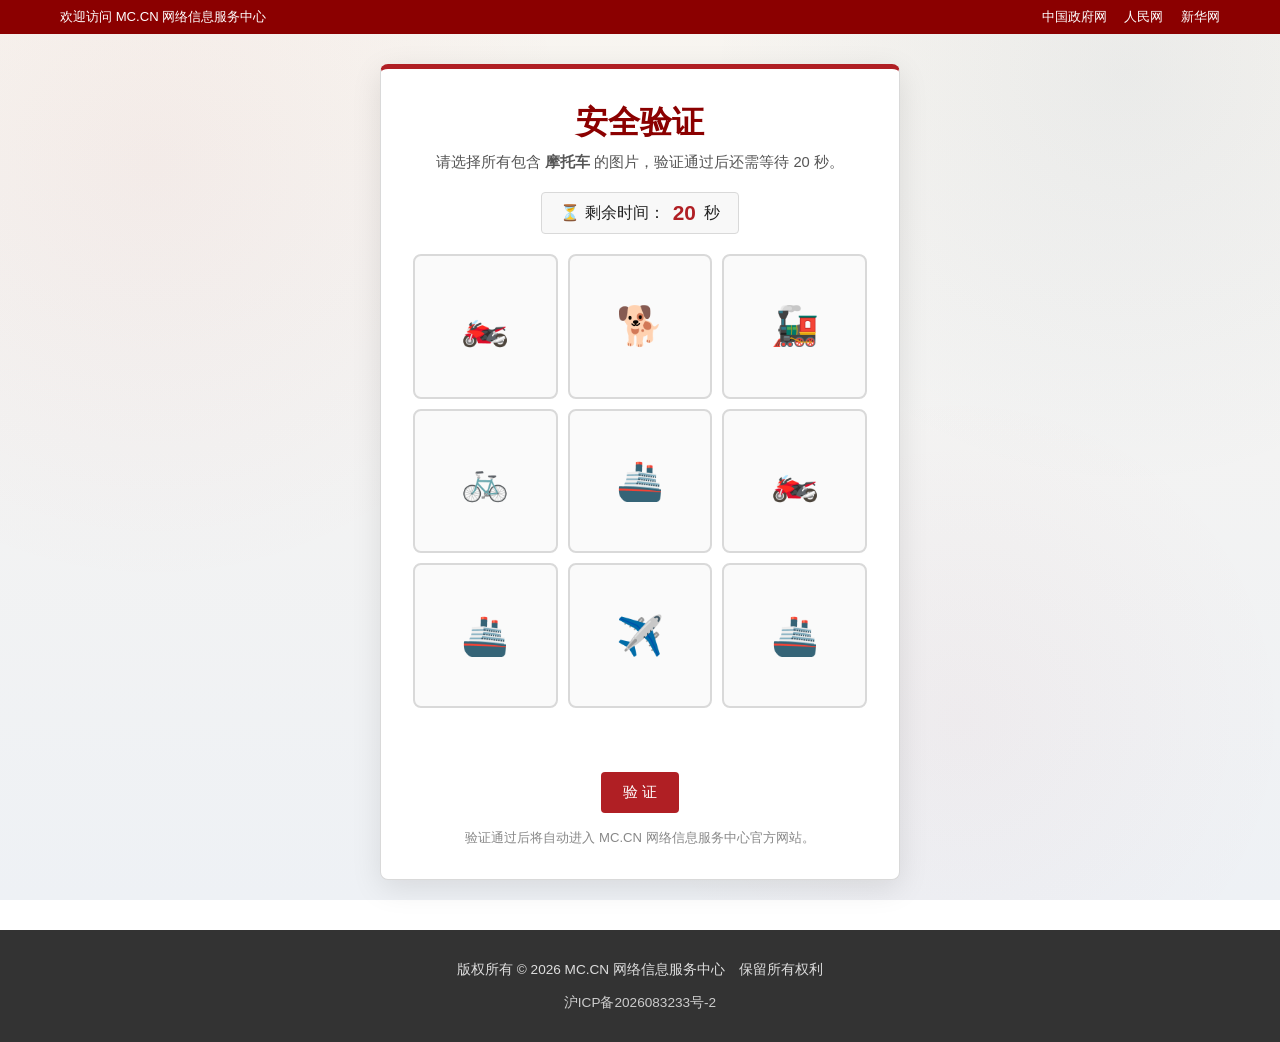
==== commit 50dcb058: "新闻自动更新：新增动态新闻列表、置顶新闻封面、移除首页服务器内容" ====
--- a/index.html
+++ b/index.html
@@ -4,7 +4,7 @@
     <meta charset="UTF-8">
     <meta name="viewport" content="width=device-width, initial-scale=1.0">
     <title>MC.CN 网络信息服务中心 - 官方网站</title>
-    <meta name="description" content="MC.CN 网络信息服务中心官方网站，权威信息发布、时政要闻和公共服务。">
+    <meta name="description" content="MC.CN 网络信息服务中心官方网站，权威时政要闻与新闻信息发布。">
     <script>
         if (!document.cookie.split('; ').some(function (c) { return c.indexOf('mc_verified=1') === 0; })) {
             window.location.replace('./verify.html');
@@ -37,7 +37,7 @@
             <div class="header-tools">
                 <span class="header-date" id="today">加载日期...</span>
                 <form class="search-box" action="https://www.gov.cn/search/" method="get" target="_blank" rel="noopener">
-                    <input type="text" name="q" placeholder="搜索政策/服务" aria-label="搜索">
+                    <input type="text" name="q" placeholder="搜索政策/新闻" aria-label="搜索">
                     <button type="submit">搜索</button>
                 </form>
             </div>
@@ -60,44 +60,52 @@
             <section class="news-carousel" aria-label="置顶新闻">
                 <div class="slides" id="slides">
                     <div class="slide active">
-                        <img src="./images/office-building.webp" alt="中心办公大楼">
+                        <img src="./images/news-ecuador.webp" alt="习近平同厄瓜多尔总统会谈">
+                        <div class="slide-overlay">
+                            <span class="slide-tag">置顶</span>
+                            <h2><a href="http://www.news.cn/politics/leaders/20260818/a15e6eee8d7e4779aaf4c75567848e49/c.html" target="_blank" rel="noopener">习近平同厄瓜多尔总统诺沃亚会谈</a></h2>
+                            <p class="slide-meta">来源：新华网　2026-08-18</p>
+                        </div>
+                    </div>
+                    <div class="slide">
+                        <img src="./images/news-state-council.webp" alt="国务院常务会议">
+                        <div class="slide-overlay">
+                            <span class="slide-tag">要闻</span>
+                            <h2><a href="http://www.scio.gov.cn/yw/lq_/202608/t20260821_1004349.html" target="_blank" rel="noopener">李强主持召开国务院常务会议</a></h2>
+                            <p class="slide-meta">来源：国务院新闻办公室网站　2026-08-21</p>
+                        </div>
+                    </div>
+                    <div class="slide">
+                        <img src="./images/news-press-conference.webp" alt="国新办新闻发布会">
+                        <div class="slide-overlay">
+                            <span class="slide-tag">发布</span>
+                            <h2><a href="http://www.scio.gov.cn/live/2026/39207/index_m.html#1" target="_blank" rel="noopener">国新办举行“开局起步‘十五五’”系列主题新闻发布会</a></h2>
+                            <p class="slide-meta">来源：国务院新闻办公室网站　2026-08-20</p>
+                        </div>
+                    </div>
+                    <div class="slide">
+                        <img src="./images/news-governance.webp" alt="正确政绩观">
+                        <div class="slide-overlay">
+                            <span class="slide-tag">评论</span>
+                            <h2><a href="http://politics.people.com.cn/n1/2026/0823/c461001-40784440.html" target="_blank" rel="noopener">时政微观察丨从这些生动比喻感悟正确政绩观</a></h2>
+                            <p class="slide-meta">来源：人民网　2026-08-23</p>
+                        </div>
+                    </div>
+                    <div class="slide">
+                        <img src="./images/news-development.webp" alt="高质量发展">
                         <div class="slide-overlay">
                             <span class="slide-tag">置顶</span>
                             <h2><a href="https://www.ndrc.gov.cn/wsdwhfz/202608/t20260818_1407057.html" target="_blank" rel="noopener">新闻联播｜习近平总书记今年以来治国理政纪实——坚定不移推动高质量发展 努力实现“十五五”良好开局</a></h2>
                             <p class="slide-meta">来源：国家发展改革委网站　2026-08-18</p>
                         </div>
                     </div>
-                    <div class="slide">
-                        <img src="./images/server-room.webp" alt="中心数据中心">
-                        <div class="slide-overlay">
-                            <span class="slide-tag">要闻</span>
-                            <h2><a href="http://www.scio.gov.cn/yw/lq_/202608/t20260821_1004349.html" target="_blank" rel="noopener">李强主持召开国务院常务会议</a></h2>
-                            <p class="slide-meta">来源：国务院新闻办公室网站　2026-08-21</p>
-                        </div>
-                    </div>
-                    <div class="slide">
-                        <img src="./images/security-center.webp" alt="网络安全运营中心">
-                        <div class="slide-overlay">
-                            <span class="slide-tag">要闻</span>
-                            <h2><a href="http://www.news.cn/politics/leaders/20260818/a15e6eee8d7e4779aaf4c75567848e49/c.html" target="_blank" rel="noopener">习近平同厄瓜多尔总统诺沃亚会谈</a></h2>
-                            <p class="slide-meta">来源：新华网　2026-08-18</p>
-                        </div>
-                    </div>
-                    <div class="slide">
-                        <img src="./images/digital-services.webp" alt="数字政务服务">
-                        <div class="slide-overlay">
-                            <span class="slide-tag">发布</span>
-                            <h2><a href="http://www.scio.gov.cn/live/2026/39207/index_m.html#1" target="_blank" rel="noopener">国新办举行“开局起步‘十五五’”系列主题新闻发布会</a></h2>
-                            <p class="slide-meta">来源：国务院新闻办公室网站　2026-08</p>
-                        </div>
-                    </div>
                 </div>
                 <div class="carousel-dots" id="carouselDots"></div>
             </section>
 
             <div class="notice-bar">
-                <span class="notice-label">通知公告</span>
-                <a href="./news.html">关于进一步规范服务器接入与网络安全管理的公告（2026年第3号）</a>
+                <span class="notice-label">权威发布</span>
+                <a href="./news.html">本网站主要展示权威媒体时政要闻，新闻内容自动更新，欢迎访问。</a>
             </div>
 
             <div class="grid-main">
@@ -107,79 +115,16 @@
                         <a class="panel-more" href="./news.html">更多 &gt;&gt;</a>
                     </div>
                     <div class="panel-body">
-                        <ul class="news-list">
-                            <li>
-                                <a href="http://www.scio.gov.cn/yw/lq_/202608/t20260821_1004349.html" target="_blank" rel="noopener">李强主持召开国务院常务会议</a>
-                                <span class="date">2026-08-21</span>
-                            </li>
-                            <li>
-                                <a href="http://www.news.cn/politics/leaders/20260818/a15e6eee8d7e4779aaf4c75567848e49/c.html" target="_blank" rel="noopener">习近平同厄瓜多尔总统诺沃亚会谈</a>
-                                <span class="date">2026-08-18</span>
-                            </li>
-                            <li>
-                                <a href="http://www.news.cn/politics/20260825/505fa7534c374b60b6439db4a66c3976/c.html" target="_blank" rel="noopener">新华社评论员：树立和践行正确政绩观是一项长期任务</a>
-                                <span class="date">2026-08-25</span>
-                            </li>
-                            <li>
-                                <a href="http://www.news.cn/politics/leaders/20260824/747768b2e6a5464996e1a4be881a8512/c.html" target="_blank" rel="noopener">新华社快讯：习近平为约旦国王阿卜杜拉二世举行欢迎仪式</a>
-                                <span class="date">2026-08-24</span>
-                            </li>
-                            <li>
-                                <a href="http://politics.people.com.cn/n1/2026/0823/c461001-40784440.html" target="_blank" rel="noopener">时政微观察丨从这些生动比喻感悟正确政绩观</a>
-                                <span class="date">2026-08-23</span>
-                            </li>
-                            <li>
-                                <a href="http://www.scio.gov.cn/live/2026/39207/index_m.html#1" target="_blank" rel="noopener">国新办举行“开局起步‘十五五’”系列主题新闻发布会 介绍发挥积极财政政策作用</a>
-                                <span class="date">2026-08-20</span>
-                            </li>
-                            <li>
-                                <a href="http://big5.www.gov.cn/gate/big5/www.gov.cn/zhengce/202608/content_7078874.htm" target="_blank" rel="noopener">国务院常务会议部署进一步清理拖欠企业账款工作</a>
-                                <span class="date">2026-08-21</span>
-                            </li>
-                            <li>
-                                <a href="https://dfjrjgj.sc.gov.cn/scdfjrjgj/hyrd/2026/8/21/2ac837d945bc450896b1aba10309c426.shtml" target="_blank" rel="noopener">促内需 财政金融协同政策“组合拳”迎来优化</a>
-                                <span class="date">2026-08-21</span>
-                            </li>
-                            <li>
-                                <a href="http://swt.gxzf.gov.cn/zfxxgk/fdzdgknr/zwdt/swtx/t28061686.shtml" target="_blank" rel="noopener">商务部召开例行新闻发布会（2026年8月20日）</a>
-                                <span class="date">2026-08-20</span>
-                            </li>
-                            <li>
-                                <a href="https://www.ndrc.gov.cn/wsdwhfz/202608/t20260818_1407057.html" target="_blank" rel="noopener">新闻联播｜习近平总书记今年以来治国理政纪实——坚定不移推动高质量发展 努力实现“十五五”良好开局</a>
-                                <span class="date">2026-08-18</span>
-                            </li>
+                        <ul class="news-list js-news-list">
+                            <!-- 由 assets/js/news.js 动态加载 -->
                         </ul>
+                        <div class="news-more-wrap">
+                            <button class="btn-more js-news-more" type="button">加载更多</button>
+                        </div>
                     </div>
                 </section>
 
                 <aside>
-                    <section class="panel">
-                        <div class="panel-head">
-                            <h2 class="panel-title">通知公告</h2>
-                        </div>
-                        <div class="panel-body">
-                            <ul class="news-list">
-                                <li><a href="./news.html">关于进一步规范服务器接入与网络安全管理的公告</a><span class="date">2026-08-26</span></li>
-                                <li><a href="./download.html">ATM10 客户端整合包下载服务说明</a><span class="date">2026-08-20</span></li>
-                                <li><a href="./rules.html">《MC.CN 网络信息服务中心规章制度》修订版发布</a><span class="date">2026-08-15</span></li>
-                            </ul>
-                        </div>
-                    </section>
-
-                    <section class="panel">
-                        <div class="panel-head">
-                            <h2 class="panel-title">服务入口</h2>
-                        </div>
-                        <div class="panel-body">
-                            <ul class="news-list">
-                                <li><a href="./about.html">单位概况</a><span class="date">了解我们</span></li>
-                                <li><a href="./mods.html">业务工作</a><span class="date">整合包服务</span></li>
-                                <li><a href="./download.html">下载服务</a><span class="date">客户端下载</span></li>
-                                <li><a href="./rules.html">规章制度</a><span class="date">规范文件</span></li>
-                            </ul>
-                        </div>
-                    </section>
-
                     <section class="panel">
                         <div class="panel-head">
                             <h2 class="panel-title">权威媒体</h2>
@@ -189,7 +134,18 @@
                                 <li><a href="https://www.gov.cn/" target="_blank" rel="noopener">中国政府网</a><span class="source">gov.cn</span></li>
                                 <li><a href="https://www.people.com.cn/" target="_blank" rel="noopener">人民网</a><span class="source">people.com.cn</span></li>
                                 <li><a href="https://www.news.cn/" target="_blank" rel="noopener">新华网</a><span class="source">news.cn</span></li>
+                                <li><a href="https://www.scio.gov.cn/" target="_blank" rel="noopener">国务院新闻办</a><span class="source">scio.gov.cn</span></li>
                             </ul>
+                        </div>
+                    </section>
+
+                    <section class="panel">
+                        <div class="panel-head">
+                            <h2 class="panel-title">新闻中心</h2>
+                        </div>
+                        <div class="panel-body" style="font-size:0.9rem; line-height:1.8; color:#555;">
+                            <p>本中心持续转载权威媒体公开新闻，帮助用户及时了解时政动态和政策信息。</p>
+                            <p style="margin-top:8px;"><a href="./news.html">进入新闻中心 &gt;&gt;</a></p>
                         </div>
                     </section>
                 </aside>
@@ -205,6 +161,16 @@
         </p>
     </footer>
 
+    <script>
+        window.MC_FALLBACK_NEWS = [
+            {"title":"李强主持召开国务院常务会议","url":"http://www.scio.gov.cn/yw/lq_/202608/t20260821_1004349.html","source":"国务院新闻办公室网站","date":"2026-08-21"},
+            {"title":"习近平同厄瓜多尔总统诺沃亚会谈","url":"http://www.news.cn/politics/leaders/20260818/a15e6eee8d7e4779aaf4c75567848e49/c.html","source":"新华网","date":"2026-08-18"},
+            {"title":"新华社评论员：树立和践行正确政绩观是一项长期任务","url":"http://www.news.cn/politics/20260825/505fa7534c374b60b6439db4a66c3976/c.html","source":"新华网","date":"2026-08-25"},
+            {"title":"国新办举行“开局起步‘十五五’”系列主题新闻发布会","url":"http://www.scio.gov.cn/live/2026/39207/index_m.html#1","source":"国务院新闻办公室网站","date":"2026-08-20"},
+            {"title":"时政微观察丨从这些生动比喻感悟正确政绩观","url":"http://politics.people.com.cn/n1/2026/0823/c461001-40784440.html","source":"人民网","date":"2026-08-23"}
+        ];
+    </script>
+    <script src="./assets/js/news.js"></script>
     <script>
         (function () {
             var d = new Date();
--- a/assets/css/style.css
+++ b/assets/css/style.css
@@ -662,6 +662,30 @@
   font-size: 0.82rem;
   color: var(--text-light);
   margin-top: 8px;
+}
+
+/* 加载更多 */
+.news-more-wrap {
+  text-align: center;
+  margin-top: 16px;
+}
+
+.btn-more {
+  display: inline-block;
+  background: #fff;
+  color: var(--blue);
+  border: 1px solid var(--line);
+  border-radius: 4px;
+  padding: 8px 26px;
+  font-size: 0.9rem;
+  cursor: pointer;
+  transition: background 0.2s, border-color 0.2s;
+}
+
+.btn-more:hover {
+  background: #f5f0e8;
+  border-color: var(--primary);
+  color: var(--primary);
 }
 
 /* 下载按钮 */
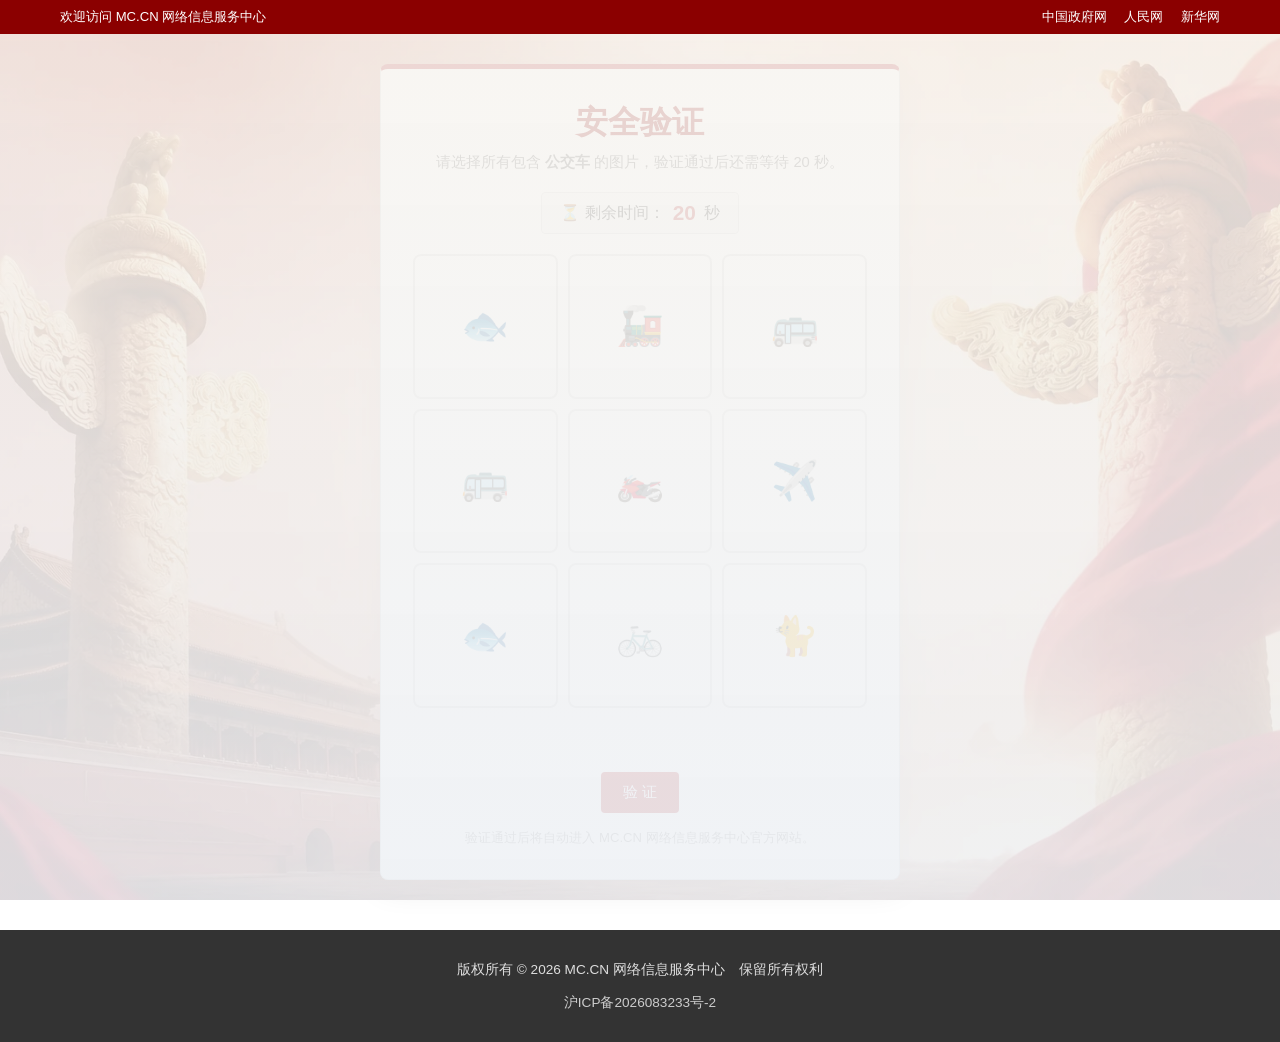
==== commit f449607c: "新闻改为单日自动抓取并自动加载，新增天安门背景，优化置顶图片与单位概况" ====
--- a/index.html
+++ b/index.html
@@ -60,7 +60,7 @@
             <section class="news-carousel" aria-label="置顶新闻">
                 <div class="slides" id="slides">
                     <div class="slide active">
-                        <img src="./images/news-ecuador.webp" alt="习近平同厄瓜多尔总统会谈">
+                        <img src="./images/news-ecuador.webp" alt="习近平同厄瓜多尔总统会谈" style="object-position: 50% 18%;">
                         <div class="slide-overlay">
                             <span class="slide-tag">置顶</span>
                             <h2><a href="http://www.news.cn/politics/leaders/20260818/a15e6eee8d7e4779aaf4c75567848e49/c.html" target="_blank" rel="noopener">习近平同厄瓜多尔总统诺沃亚会谈</a></h2>
@@ -118,9 +118,7 @@
                         <ul class="news-list js-news-list">
                             <!-- 由 assets/js/news.js 动态加载 -->
                         </ul>
-                        <div class="news-more-wrap">
-                            <button class="btn-more js-news-more" type="button">加载更多</button>
-                        </div>
+                        <div class="js-news-sentinel" aria-hidden="true"></div>
                     </div>
                 </section>
 
--- a/assets/css/style.css
+++ b/assets/css/style.css
@@ -28,16 +28,33 @@
 
 body {
   font-family: var(--font-sans);
-  background:
-    radial-gradient(circle at 12% 18%, rgba(176, 31, 36, 0.045), transparent 32%),
-    radial-gradient(circle at 88% 8%, rgba(31, 78, 121, 0.06), transparent 30%),
-    radial-gradient(circle at 75% 80%, rgba(176, 31, 36, 0.03), transparent 28%),
-    linear-gradient(180deg, #f8f5f0 0%, #eef1f5 100%);
+  background-image: url('../../images/background-desktop.webp');
+  background-size: cover;
+  background-position: center center;
+  background-repeat: no-repeat;
+  background-attachment: fixed;
   color: var(--text);
   min-height: 100vh;
   display: flex;
   flex-direction: column;
-  background-attachment: fixed;
+}
+
+body::before {
+  content: '';
+  position: fixed;
+  inset: 0;
+  background: linear-gradient(180deg, rgba(248, 245, 240, 0.86), rgba(238, 241, 245, 0.90));
+  pointer-events: none;
+  z-index: 0;
+}
+
+.topbar,
+.header,
+.navbar,
+.main,
+.footer {
+  position: relative;
+  z-index: 1;
 }
 
 a {
@@ -855,6 +872,14 @@
   color: var(--text-light);
   font-size: 0.85rem;
   margin-top: 10px;
+}
+
+@media (max-width: 768px) {
+  body {
+    background-image: url('../../images/background-mobile.webp');
+    background-position: center top;
+    background-size: cover;
+  }
 }
 
 @media (max-width: 720px) {
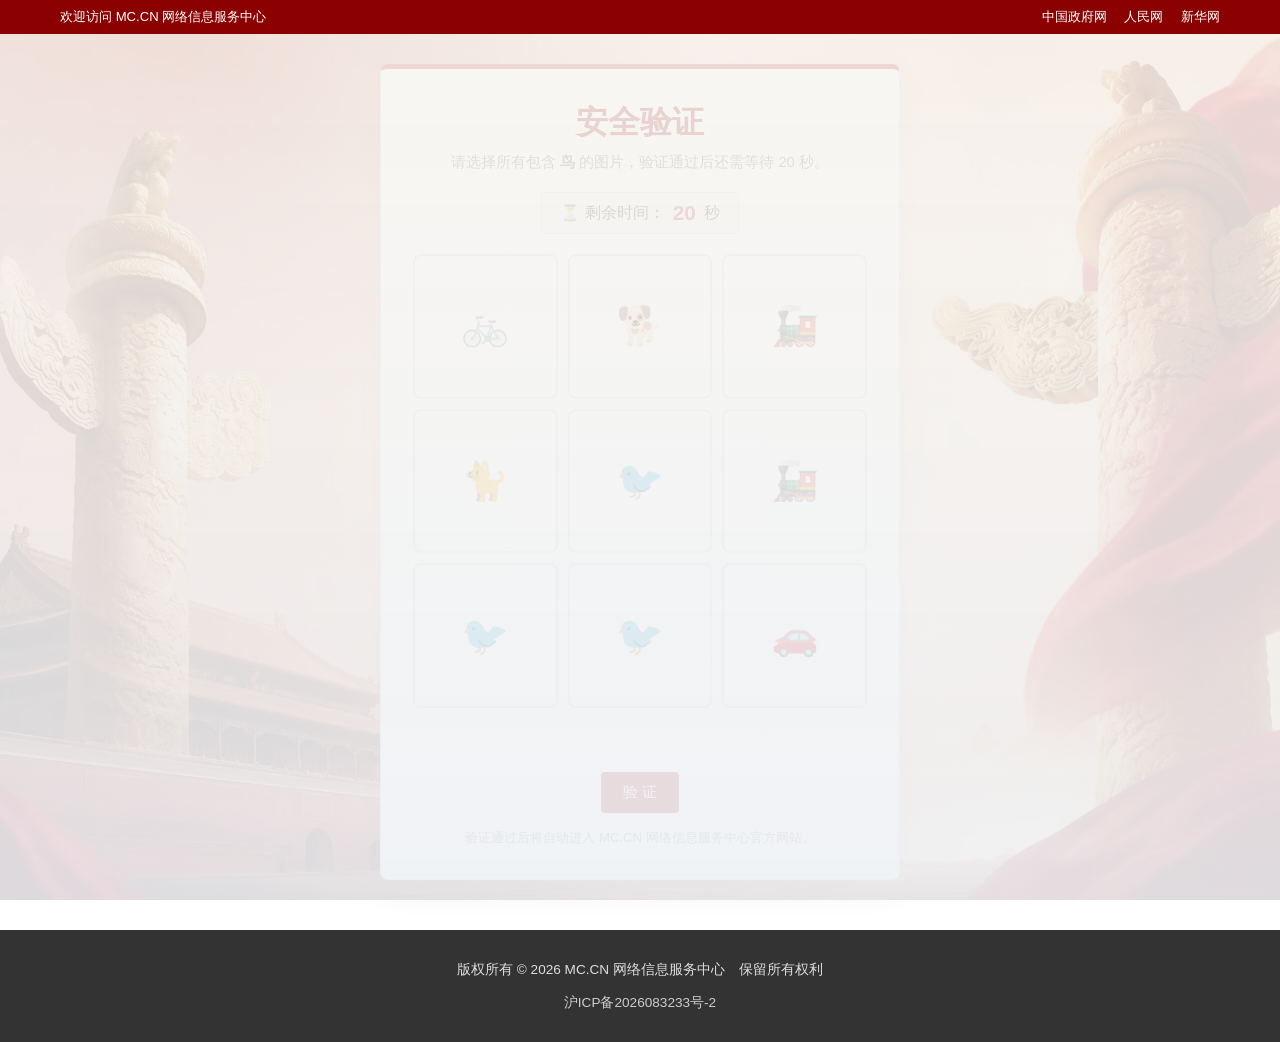
==== commit 9d763abc: "调整首页第一条置顶新闻封面裁剪位置" ====
--- a/index.html
+++ b/index.html
@@ -60,7 +60,7 @@
             <section class="news-carousel" aria-label="置顶新闻">
                 <div class="slides" id="slides">
                     <div class="slide active">
-                        <img src="./images/news-ecuador.webp" alt="习近平同厄瓜多尔总统会谈" style="object-position: 50% 18%;">
+                        <img src="./images/news-ecuador.webp" alt="习近平同厄瓜多尔总统会谈" style="object-position: 50% 30%;">
                         <div class="slide-overlay">
                             <span class="slide-tag">置顶</span>
                             <h2><a href="http://www.news.cn/politics/leaders/20260818/a15e6eee8d7e4779aaf4c75567848e49/c.html" target="_blank" rel="noopener">习近平同厄瓜多尔总统诺沃亚会谈</a></h2>
